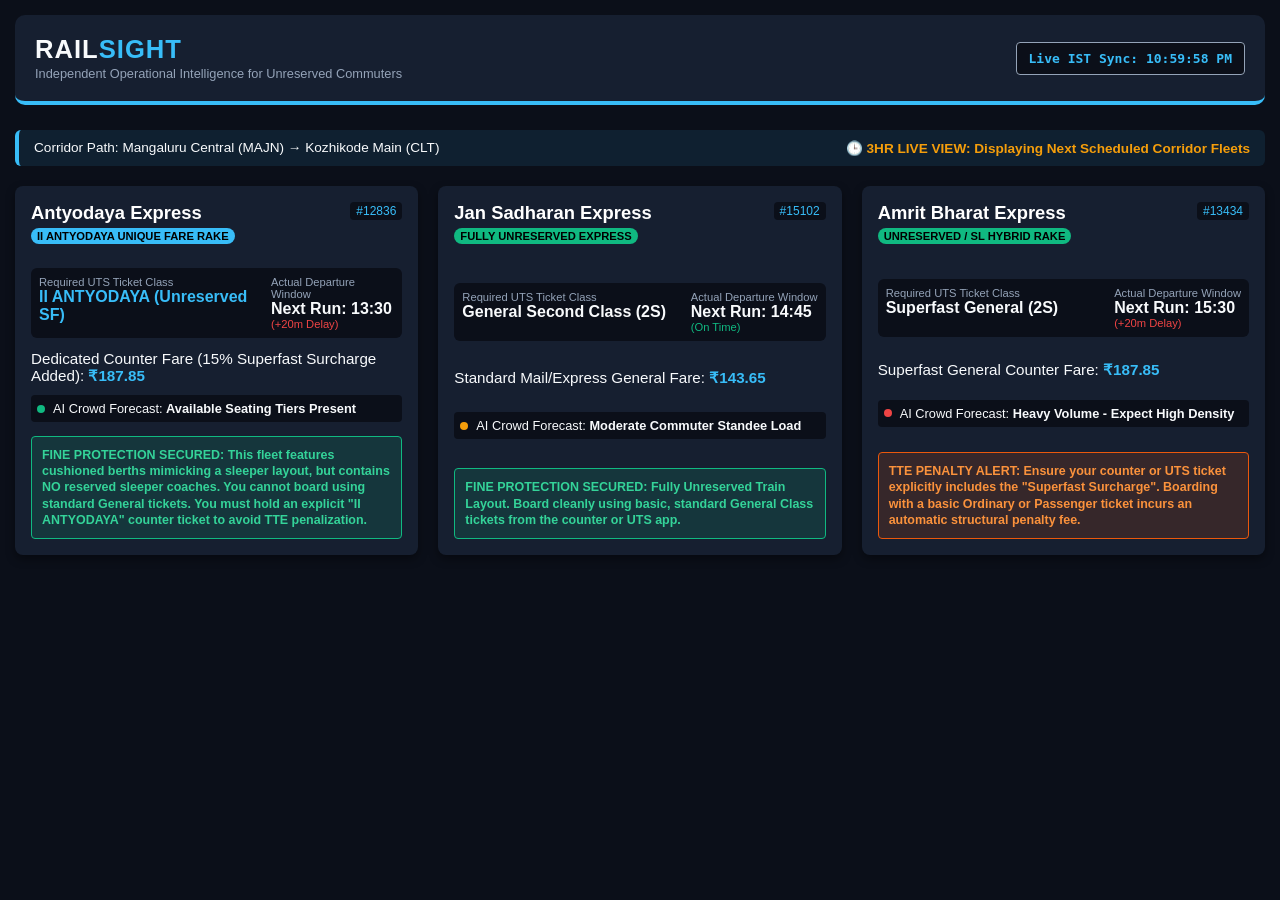
==== Root/static/index.html @ da8beb3d "Update index.html" ====
<!-- TARGET LOCATION: /static/index.html -->
<!DOCTYPE html>
<html lang="en">
<head>
    <meta charset="UTF-8">
    <meta name="viewport" content="width=device-width, initial-scale=1.0">
    <title>RailSight Dashboard | Live Corridor Telemetry</title>
    <style>
        :root {
            --dark-bg: #0b0f19;
            --surface-card: #161f30;
            --sky-accent: #38bdf8;
            --text-white: #f8fafc;
            --text-slate: #94a3b8;
            --clr-green: #10b981;
            --clr-amber: #f59e0b;
            --clr-orange: #ea580c;
            --clr-red: #ef4444;
        }
        * { box-sizing: border-box; margin: 0; padding: 0; font-family: sans-serif; }
        body { background-color: var(--dark-bg); color: var(--text-white); padding: 15px; }
        .navbar-wrapper {
            background-color: var(--surface-card);
            padding: 20px;
            border-radius: 10px;
            display: flex;
            justify-content: space-between;
            align-items: center;
            flex-wrap: wrap;
            gap: 15px;
            margin-bottom: 25px;
            border-bottom: 4px solid var(--sky-accent);
        }
        .branding h1 { font-size: 1.6rem; letter-spacing: 1px; }
        .branding h1 span { color: var(--sky-accent); }
        .branding p { font-size: 0.8rem; color: var(--text-slate); margin-top: 2px; }
        .time-control-deck span {
            background: #0b0f19;
            padding: 8px 12px;
            border-radius: 4px;
            font-weight: bold;
            border: 1px solid var(--text-slate);
            color: var(--sky-accent);
            font-family: monospace;
        }
        .telemetry-bar {
            background: rgba(56, 189, 248, 0.1);
            padding: 10px 15px;
            border-radius: 6px;
            margin-bottom: 20px;
            display: flex;
            justify-content: space-between;
            font-size: 0.85rem;
            border-left: 4px solid var(--sky-accent);
        }
        .timeline-cards-container {
            display: grid;
            grid-template-columns: repeat(auto-fill, minmax(310px, 1fr));
            gap: 20px;
        }
        .card {
            background: var(--surface-card);
            border-radius: 8px;
            padding: 16px;
            display: flex;
            flex-direction: column;
            justify-content: space-between;
            box-shadow: 0 4px 10px rgba(0,0,0,0.4);
            margin-bottom: 10px;
        }
        .card-top { display: flex; justify-content: space-between; align-items: flex-start; margin-bottom: 12px; }
        .card-top h3 { font-size: 1.15rem; color: #fff; }
        .train-id-badge { background: #0b0f19; padding: 2px 6px; font-size: 0.75rem; border-radius: 4px; color: var(--sky-accent); }
        .specialty-tag {
            background: var(--clr-green);
            color: #000;
            font-size: 0.7rem;
            font-weight: bold;
            padding: 2px 6px;
            border-radius: 10px;
            margin-top: 4px;
            display: inline-block;
        }
        .metrics-row { display: flex; justify-content: space-between; background: #0b0f19; padding: 8px; border-radius: 6px; margin: 12px 0; }
        .metric-cell span { display: block; font-size: 0.7rem; color: var(--text-slate); }
        .metric-cell strong { font-size: 1rem; }
        .fare-text { font-size: 0.95rem; margin-bottom: 10px; }
        .fare-text span { font-weight: bold; color: var(--sky-accent); }
        .crowd-indicator { display: flex; align-items: center; gap: 8px; font-size: 0.8rem; background: #0b0f19; padding: 6px; border-radius: 4px; margin-bottom: 14px; }
        .dot { width: 8px; height: 8px; border-radius: 50%; }
        .dot-green { background: var(--clr-green); }
        .dot-amber { background: var(--clr-amber); }
        .dot-red { background: var(--clr-red); }
        .advisory { padding: 10px; border-radius: 4px; font-size: 0.78rem; font-weight: bold; line-height: 1.3; }
        .alert-GREEN { background: rgba(16,185,129,0.15); border: 1px solid var(--clr-green); color: #34d399; }
        .alert-ORANGE { background: rgba(234, 88, 12, 0.15); border: 1px solid var(--clr-orange); color: #fb923c; }
        .alert-RED { background: rgba(239, 68, 68, 0.15); border: 1px solid var(--clr-red); color: #f87171; }
    </style>
</head>
<body>
    <header class="navbar-wrapper">
        <div class="branding">
            <h1>RAIL<span>SIGHT</span></h1>
            <p>Independent Operational Intelligence for Unreserved Commuters</p>
        </div>
        <div class="time-control-deck">
            <span id="live-clock-badge">Initializing System Sync...</span>
        </div>
    </header>

    <main class="content-viewport">
        <div class="telemetry-bar">
            <span>Corridor Path: Mangaluru Central (MAJN) → Kozhikode Main (CLT)</span>
            <span style="color:var(--clr-amber); font-weight:bold;">🕒 3HR LIVE VIEW: Displaying Next Scheduled Corridor Fleets</span>
        </div>

        <div class="timeline-cards-container">
            
            <!-- 1. ANTYODAYA EXPRESS DEDICATED SPECIFICATION CARD -->
            <div class="card">
                <div class="card-top">
                    <div>
                        <h3>Antyodaya Express</h3>
                        <div><span class="specialty-tag" style="background:var(--sky-accent); color:#000;">II ANTYODAYA UNIQUE FARE RAKE</span></div>
                    </div>
                    <span class="train-id-badge">#12836</span>
                </div>
                <div class="metrics-row">
                    <div class="metric-cell"><span>Required UTS Ticket Class</span><strong style="color:var(--sky-accent);">II ANTYODAYA (Unreserved SF)</strong></div>
                    <div class="metric-cell"><span>Actual Departure Window</span><strong>Next Run: 13:30</strong> <span style="color:var(--clr-red); font-size:0.7rem;">(+20m Delay)</span></div>
                </div>
                <p class="fare-text">Dedicated Counter Fare (15% Superfast Surcharge Added): <span>₹187.85</span></p>
                <div class="crowd-indicator">
                    <div class="dot dot-green"></div>
                    <span>AI Crowd Forecast: <strong>Available Seating Tiers Present</strong></span>
                </div>
                <div class="advisory alert-GREEN">
                    FINE PROTECTION SECURED: This fleet features cushioned berths mimicking a sleeper layout, but contains NO reserved sleeper coaches. You cannot board using standard General tickets. You must hold an explicit "II ANTYODAYA" counter ticket to avoid TTE penalization.
                </div>
            </div>

            <!-- 2. JAN SADHARAN EXPRESS CARD -->
            <div class="card">
                <div class="card-top">
                    <div>
                        <h3>Jan Sadharan Express</h3>
                        <div><span class="specialty-tag">FULLY UNRESERVED EXPRESS</span></div>
                    </div>
                    <span class="train-id-badge">#15102</span>
                </div>
                <div class="metrics-row">
                    <div class="metric-cell"><span>Required UTS Ticket Class</span><strong>General Second Class (2S)</strong></div>
                    <div class="metric-cell"><span>Actual Departure Window</span><strong>Next Run: 14:45</strong> <span style="color:var(--clr-green); font-size:0.7rem;">(On Time)</span></div>
                </div>
                <p class="fare-text">Standard Mail/Express General Fare: <span>₹143.65</span></p>
                <div class="crowd-indicator">
                    <div class="dot dot-amber"></div>
                    <span>AI Crowd Forecast: <strong>Moderate Commuter Standee Load</strong></span>
                </div>
                <div class="advisory alert-GREEN">
                    FINE PROTECTION SECURED: Fully Unreserved Train Layout. Board cleanly using basic, standard General Class tickets from the counter or UTS app.
                </div>
            </div>

            <!-- 3. AMRIT BHARAT EXPRESS CARD -->
            <div class="card">
                <div class="card-top">
                    <div>
                        <h3>Amrit Bharat Express</h3>
                        <div><span class="specialty-tag">UNRESERVED / SL HYBRID RAKE</span></div>
                    </div>
                    <span class="train-id-badge">#13434</span>
                </div>
                <div class="metrics-row">
                    <div class="metric-cell"><span>Required UTS Ticket Class</span><strong>Superfast General (2S)</strong></div>
                    <div class="metric-cell"><span>Actual Departure Window</span><strong>Next Run: 15:30</strong> <span style="color:var(--clr-red); font-size:0.7rem;">(+20m Delay)</span></div>
                </div>
                <p class="fare-text">Superfast General Counter Fare: <span>₹187.85</span></p>
                <div class="crowd-indicator">
                    <div class="dot dot-red"></div>
                    <span>AI Crowd Forecast: <strong>Heavy Volume - Expect High Density</strong></span>
                </div>
                <div class="advisory alert-ORANGE">
                    TTE PENALTY ALERT: Ensure your counter or UTS ticket explicitly includes the "Superfast Surcharge". Boarding with a basic Ordinary or Passenger ticket incurs an automatic structural penalty fee.
                </div>
            </div>

        </div>
    </main>

    <script>
        // Ticking system clock script syncing automatically with local hardware time
        setInterval(() => {
            const now = new Date();
            document.getElementById("live-clock-badge").innerHTML = "Live IST Sync: " + now.toLocaleTimeString();
        }, 1000);
    </script>
</body>
</html>
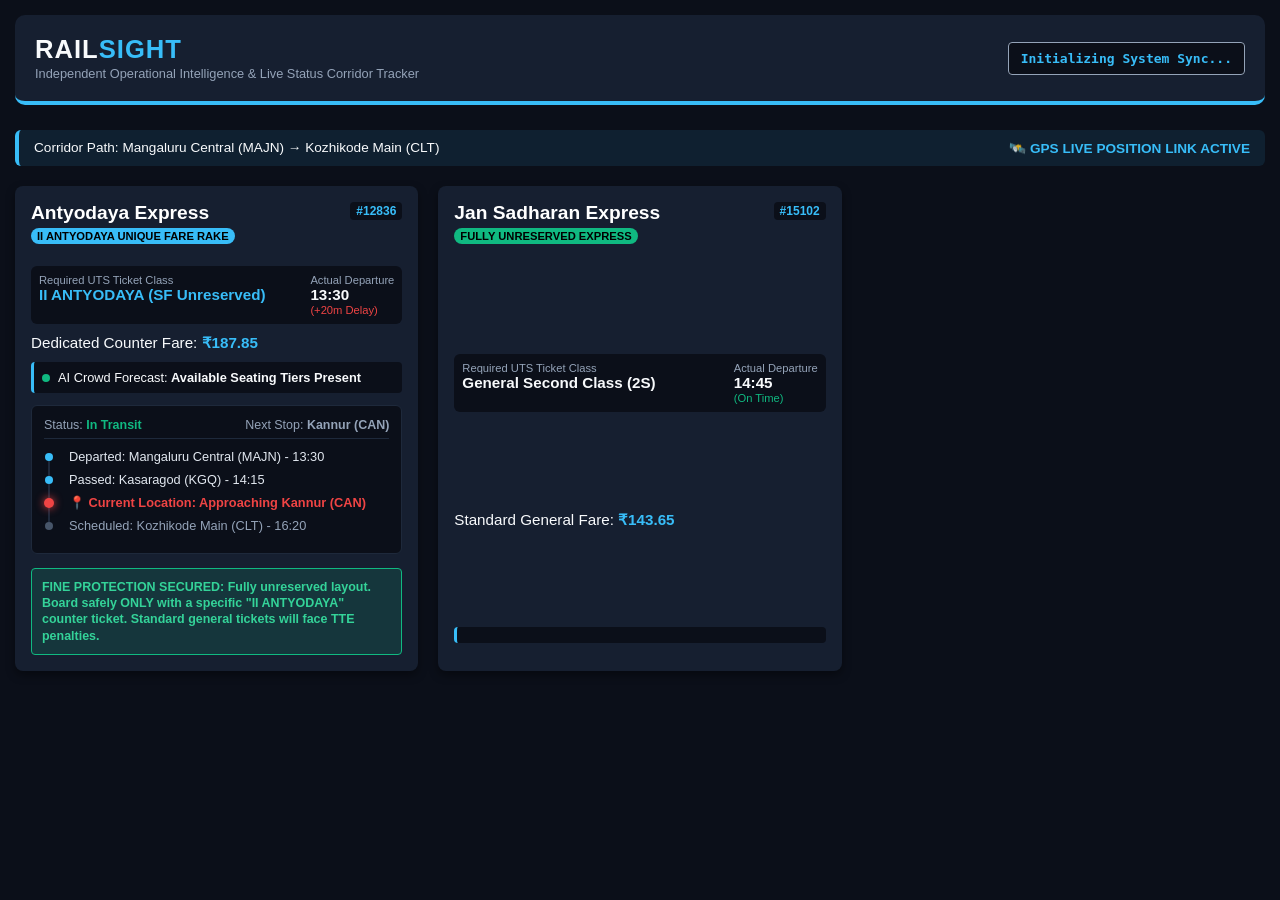
==== commit ded12066: "Update index.html" ====
--- a/Root/static/index.html
+++ b/Root/static/index.html
@@ -4,7 +4,7 @@
 <head>
     <meta charset="UTF-8">
     <meta name="viewport" content="width=device-width, initial-scale=1.0">
-    <title>RailSight Dashboard | Live Corridor Telemetry</title>
+    <title>RailSight Dashboard | Live Track & Telemetry</title>
     <style>
         :root {
             --dark-bg: #0b0f19;
@@ -19,6 +19,7 @@
         }
         * { box-sizing: border-box; margin: 0; padding: 0; font-family: sans-serif; }
         body { background-color: var(--dark-bg); color: var(--text-white); padding: 15px; }
+        
         .navbar-wrapper {
             background-color: var(--surface-card);
             padding: 20px;
@@ -34,6 +35,7 @@
         .branding h1 { font-size: 1.6rem; letter-spacing: 1px; }
         .branding h1 span { color: var(--sky-accent); }
         .branding p { font-size: 0.8rem; color: var(--text-slate); margin-top: 2px; }
+        
         .time-control-deck span {
             background: #0b0f19;
             padding: 8px 12px;
@@ -43,6 +45,7 @@
             color: var(--sky-accent);
             font-family: monospace;
         }
+        
         .telemetry-bar {
             background: rgba(56, 189, 248, 0.1);
             padding: 10px 15px;
@@ -53,11 +56,13 @@
             font-size: 0.85rem;
             border-left: 4px solid var(--sky-accent);
         }
+        
         .timeline-cards-container {
             display: grid;
             grid-template-columns: repeat(auto-fill, minmax(310px, 1fr));
             gap: 20px;
         }
+        
         .card {
             background: var(--surface-card);
             border-radius: 8px;
@@ -68,9 +73,11 @@
             box-shadow: 0 4px 10px rgba(0,0,0,0.4);
             margin-bottom: 10px;
         }
+        
         .card-top { display: flex; justify-content: space-between; align-items: flex-start; margin-bottom: 12px; }
-        .card-top h3 { font-size: 1.15rem; color: #fff; }
-        .train-id-badge { background: #0b0f19; padding: 2px 6px; font-size: 0.75rem; border-radius: 4px; color: var(--sky-accent); }
+        .card-top h3 { font-size: 1.2rem; color: #fff; font-weight: bold; }
+        .train-id-badge { background: #0b0f19; padding: 2px 6px; font-size: 0.75rem; border-radius: 4px; color: var(--sky-accent); font-weight: bold; }
+        
         .specialty-tag {
             background: var(--clr-green);
             color: #000;
@@ -81,16 +88,36 @@
             margin-top: 4px;
             display: inline-block;
         }
-        .metrics-row { display: flex; justify-content: space-between; background: #0b0f19; padding: 8px; border-radius: 6px; margin: 12px 0; }
+        
+        .metrics-row { display: flex; justify-content: space-between; background: #0b0f19; padding: 8px; border-radius: 6px; margin: 10px 0; }
         .metric-cell span { display: block; font-size: 0.7rem; color: var(--text-slate); }
-        .metric-cell strong { font-size: 1rem; }
+        .metric-cell strong { font-size: 0.95rem; }
+        
         .fare-text { font-size: 0.95rem; margin-bottom: 10px; }
         .fare-text span { font-weight: bold; color: var(--sky-accent); }
-        .crowd-indicator { display: flex; align-items: center; gap: 8px; font-size: 0.8rem; background: #0b0f19; padding: 6px; border-radius: 4px; margin-bottom: 14px; }
-        .dot { width: 8px; height: 8px; border-radius: 50%; }
+        
+        .crowd-indicator { display: flex; align-items: center; gap: 8px; font-size: 0.8rem; background: #0b0f19; padding: 8px; border-radius: 4px; margin-bottom: 12px; border-left: 3px solid var(--sky-accent); }
+        .dot { width: 8px; height: 8px; border-radius: 50%; display: inline-block; }
         .dot-green { background: var(--clr-green); }
         .dot-amber { background: var(--clr-amber); }
         .dot-red { background: var(--clr-red); }
+
+        /* Mobile-Optimized High-Contrast Vertical Tracker */
+        .live-tracker-panel { background: #0b0f19; padding: 12px; border-radius: 6px; margin-bottom: 14px; border: 1px solid #1e293b; }
+        .tracker-header { display: flex; justify-content: space-between; font-size: 0.78rem; color: var(--text-slate); margin-bottom: 10px; padding-bottom: 6px; border-bottom: 1px solid #1e293b; }
+        
+        .vertical-track { position: relative; padding-left: 20px; margin-top: 5px; }
+        .vertical-track::before { content: ''; position: absolute; left: 4px; top: 5px; bottom: 5px; width: 2px; background: #1e293b; }
+        
+        .track-node { position: relative; font-size: 0.8rem; color: var(--text-slate); margin-bottom: 8px; padding-left: 5px; }
+        .track-node::before { content: ''; position: absolute; left: -19px; top: 4px; width: 8px; height: 8px; background: #475569; border-radius: 50%; }
+        
+        .track-node.passed { color: #e2e8f0; }
+        .track-node.passed::before { background: var(--sky-accent); }
+        
+        .track-node.current-location { color: var(--clr-red); font-weight: bold; }
+        .track-node.current-location::before { background: var(--clr-red); box-shadow: 0 0 8px var(--clr-red); width: 10px; height: 10px; left: -20px; top: 3px; }
+
         .advisory { padding: 10px; border-radius: 4px; font-size: 0.78rem; font-weight: bold; line-height: 1.3; }
         .alert-GREEN { background: rgba(16,185,129,0.15); border: 1px solid var(--clr-green); color: #34d399; }
         .alert-ORANGE { background: rgba(234, 88, 12, 0.15); border: 1px solid var(--clr-orange); color: #fb923c; }
@@ -101,7 +128,7 @@
     <header class="navbar-wrapper">
         <div class="branding">
             <h1>RAIL<span>SIGHT</span></h1>
-            <p>Independent Operational Intelligence for Unreserved Commuters</p>
+            <p>Independent Operational Intelligence & Live Status Corridor Tracker</p>
         </div>
         <div class="time-control-deck">
             <span id="live-clock-badge">Initializing System Sync...</span>
@@ -111,12 +138,12 @@
     <main class="content-viewport">
         <div class="telemetry-bar">
             <span>Corridor Path: Mangaluru Central (MAJN) → Kozhikode Main (CLT)</span>
-            <span style="color:var(--clr-amber); font-weight:bold;">🕒 3HR LIVE VIEW: Displaying Next Scheduled Corridor Fleets</span>
+            <span style="color:var(--sky-accent); font-weight:bold;">🛰️ GPS LIVE POSITION LINK ACTIVE</span>
         </div>
 
         <div class="timeline-cards-container">
             
-            <!-- 1. ANTYODAYA EXPRESS DEDICATED SPECIFICATION CARD -->
+            <!-- 1. ANTYODAYA EXPRESS SPECIFICATION CARD -->
             <div class="card">
                 <div class="card-top">
                     <div>
@@ -126,16 +153,33 @@
                     <span class="train-id-badge">#12836</span>
                 </div>
                 <div class="metrics-row">
-                    <div class="metric-cell"><span>Required UTS Ticket Class</span><strong style="color:var(--sky-accent);">II ANTYODAYA (Unreserved SF)</strong></div>
-                    <div class="metric-cell"><span>Actual Departure Window</span><strong>Next Run: 13:30</strong> <span style="color:var(--clr-red); font-size:0.7rem;">(+20m Delay)</span></div>
-                </div>
-                <p class="fare-text">Dedicated Counter Fare (15% Superfast Surcharge Added): <span>₹187.85</span></p>
+                    <div class="metric-cell"><span>Required UTS Ticket Class</span><strong style="color:var(--sky-accent);">II ANTYODAYA (SF Unreserved)</strong></div>
+                    <div class="metric-cell"><span>Actual Departure</span><strong>13:30</strong> <span style="color:var(--clr-red); font-size:0.7rem;">(+20m Delay)</span></div>
+                </div>
+                <p class="fare-text">Dedicated Counter Fare: <span>₹187.85</span></p>
+                
+                <!-- AI Crowd Tracker Module -->
                 <div class="crowd-indicator">
                     <div class="dot dot-green"></div>
                     <span>AI Crowd Forecast: <strong>Available Seating Tiers Present</strong></span>
                 </div>
+
+                <!-- LIVE TRACK MY TRAIN PANEL -->
+                <div class="live-tracker-panel">
+                    <div class="tracker-header">
+                        <span>Status: <strong style="color:var(--clr-green);">In Transit</strong></span>
+                        <span>Next Stop: <strong>Kannur (CAN)</strong></span>
+                    </div>
+                    <div class="vertical-track">
+                        <div class="track-node passed">Departed: Mangaluru Central (MAJN) - 13:30</div>
+                        <div class="track-node passed">Passed: Kasaragod (KGQ) - 14:15</div>
+                        <div class="track-node current-location">📍 Current Location: Approaching Kannur (CAN)</div>
+                        <div class="track-node">Scheduled: Kozhikode Main (CLT) - 16:20</div>
+                    </div>
+                </div>
+
                 <div class="advisory alert-GREEN">
-                    FINE PROTECTION SECURED: This fleet features cushioned berths mimicking a sleeper layout, but contains NO reserved sleeper coaches. You cannot board using standard General tickets. You must hold an explicit "II ANTYODAYA" counter ticket to avoid TTE penalization.
+                    FINE PROTECTION SECURED: Fully unreserved layout. Board safely ONLY with a specific "II ANTYODAYA" counter ticket. Standard general tickets will face TTE penalties.
                 </div>
             </div>
 
@@ -150,50 +194,9 @@
                 </div>
                 <div class="metrics-row">
                     <div class="metric-cell"><span>Required UTS Ticket Class</span><strong>General Second Class (2S)</strong></div>
-                    <div class="metric-cell"><span>Actual Departure Window</span><strong>Next Run: 14:45</strong> <span style="color:var(--clr-green); font-size:0.7rem;">(On Time)</span></div>
-                </div>
-                <p class="fare-text">Standard Mail/Express General Fare: <span>₹143.65</span></p>
+                    <div class="metric-cell"><span>Actual Departure</span><strong>14:45</strong> <span style="color:var(--clr-green); font-size:0.7rem;">(On Time)</span></div>
+                </div>
+                <p class="fare-text">Standard General Fare: <span>₹143.65</span></p>
+                
+                <!-- AI Crowd Tracker Module -->
                 <div class="crowd-indicator">
-                    <div class="dot dot-amber"></div>
-                    <span>AI Crowd Forecast: <strong>Moderate Commuter Standee Load</strong></span>
-                </div>
-                <div class="advisory alert-GREEN">
-                    FINE PROTECTION SECURED: Fully Unreserved Train Layout. Board cleanly using basic, standard General Class tickets from the counter or UTS app.
-                </div>
-            </div>
-
-            <!-- 3. AMRIT BHARAT EXPRESS CARD -->
-            <div class="card">
-                <div class="card-top">
-                    <div>
-                        <h3>Amrit Bharat Express</h3>
-                        <div><span class="specialty-tag">UNRESERVED / SL HYBRID RAKE</span></div>
-                    </div>
-                    <span class="train-id-badge">#13434</span>
-                </div>
-                <div class="metrics-row">
-                    <div class="metric-cell"><span>Required UTS Ticket Class</span><strong>Superfast General (2S)</strong></div>
-                    <div class="metric-cell"><span>Actual Departure Window</span><strong>Next Run: 15:30</strong> <span style="color:var(--clr-red); font-size:0.7rem;">(+20m Delay)</span></div>
-                </div>
-                <p class="fare-text">Superfast General Counter Fare: <span>₹187.85</span></p>
-                <div class="crowd-indicator">
-                    <div class="dot dot-red"></div>
-                    <span>AI Crowd Forecast: <strong>Heavy Volume - Expect High Density</strong></span>
-                </div>
-                <div class="advisory alert-ORANGE">
-                    TTE PENALTY ALERT: Ensure your counter or UTS ticket explicitly includes the "Superfast Surcharge". Boarding with a basic Ordinary or Passenger ticket incurs an automatic structural penalty fee.
-                </div>
-            </div>
-
-        </div>
-    </main>
-
-    <script>
-        // Ticking system clock script syncing automatically with local hardware time
-        setInterval(() => {
-            const now = new Date();
-            document.getElementById("live-clock-badge").innerHTML = "Live IST Sync: " + now.toLocaleTimeString();
-        }, 1000);
-    </script>
-</body>
-</html>
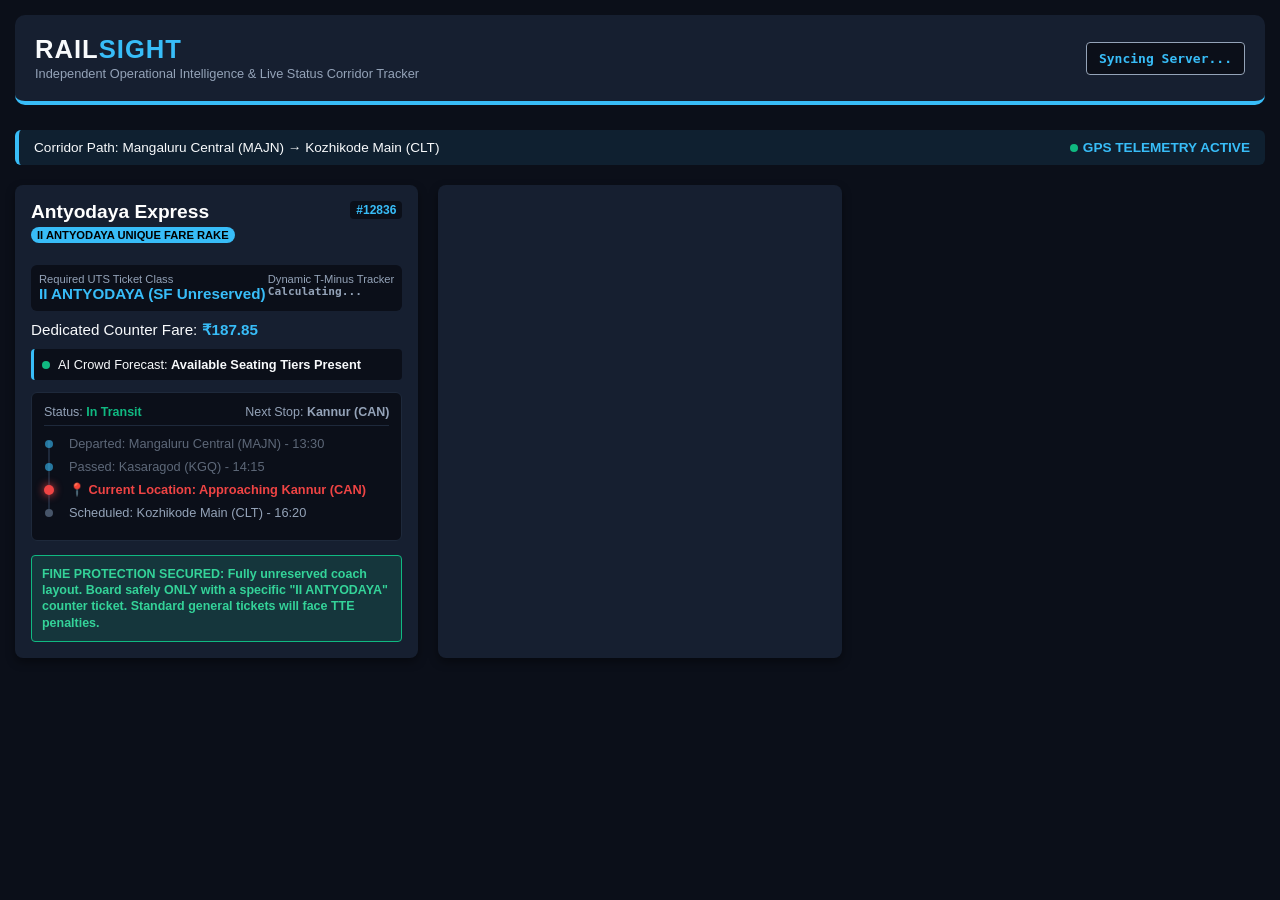
==== commit 58b86200: "Update index.html" ====
--- a/Root/static/index.html
+++ b/Root/static/index.html
@@ -4,7 +4,7 @@
 <head>
     <meta charset="UTF-8">
     <meta name="viewport" content="width=device-width, initial-scale=1.0">
-    <title>RailSight Dashboard | Live Track & Telemetry</title>
+    <title>RailSight Dashboard | Live Dynamic Telemetry</title>
     <style>
         :root {
             --dark-bg: #0b0f19;
@@ -57,6 +57,22 @@
             border-left: 4px solid var(--sky-accent);
         }
         
+        /* Blinking Active Animation Trackers */
+        .live-pulse {
+            display: inline-block;
+            width: 8px;
+            height: 8px;
+            background-color: var(--clr-green);
+            border-radius: 50%;
+            margin-right: 5px;
+            animation: pulse-glow 1.5s infinite;
+        }
+        @keyframes pulse-glow {
+            0% { transform: scale(0.9); opacity: 1; box-shadow: 0 0 0 0 rgba(16, 185, 129, 0.7); }
+            70% { transform: scale(1); opacity: 0.5; box-shadow: 0 0 0 6px rgba(16, 185, 129, 0); }
+            100% { transform: scale(0.9); opacity: 1; box-shadow: 0 0 0 0 rgba(16, 185, 129, 0); }
+        }
+
         .timeline-cards-container {
             display: grid;
             grid-template-columns: repeat(auto-fill, minmax(310px, 1fr));
@@ -102,7 +118,7 @@
         .dot-amber { background: var(--clr-amber); }
         .dot-red { background: var(--clr-red); }
 
-        /* Mobile-Optimized High-Contrast Vertical Tracker */
+        /* Dynamic Tracker Components */
         .live-tracker-panel { background: #0b0f19; padding: 12px; border-radius: 6px; margin-bottom: 14px; border: 1px solid #1e293b; }
         .tracker-header { display: flex; justify-content: space-between; font-size: 0.78rem; color: var(--text-slate); margin-bottom: 10px; padding-bottom: 6px; border-bottom: 1px solid #1e293b; }
         
@@ -112,16 +128,20 @@
         .track-node { position: relative; font-size: 0.8rem; color: var(--text-slate); margin-bottom: 8px; padding-left: 5px; }
         .track-node::before { content: ''; position: absolute; left: -19px; top: 4px; width: 8px; height: 8px; background: #475569; border-radius: 50%; }
         
-        .track-node.passed { color: #e2e8f0; }
+        .track-node.passed { color: var(--text-slate); opacity: 0.6; }
         .track-node.passed::before { background: var(--sky-accent); }
         
-        .track-node.current-location { color: var(--clr-red); font-weight: bold; }
+        .track-node.current-location { color: var(--clr-red); font-weight: bold; animation: alert-flash 1s linear infinite alternate; }
         .track-node.current-location::before { background: var(--clr-red); box-shadow: 0 0 8px var(--clr-red); width: 10px; height: 10px; left: -20px; top: 3px; }
+        @keyframes alert-flash { 0% { opacity: 1; } 100% { opacity: 0.7; } }
 
         .advisory { padding: 10px; border-radius: 4px; font-size: 0.78rem; font-weight: bold; line-height: 1.3; }
         .alert-GREEN { background: rgba(16,185,129,0.15); border: 1px solid var(--clr-green); color: #34d399; }
         .alert-ORANGE { background: rgba(234, 88, 12, 0.15); border: 1px solid var(--clr-orange); color: #fb923c; }
         .alert-RED { background: rgba(239, 68, 68, 0.15); border: 1px solid var(--clr-red); color: #f87171; }
+        
+        /* Live Countdown Widget Style */
+        .countdown-stream { font-family: monospace; color: var(--sky-accent); font-weight: bold; }
     </style>
 </head>
 <body>
@@ -131,14 +151,14 @@
             <p>Independent Operational Intelligence & Live Status Corridor Tracker</p>
         </div>
         <div class="time-control-deck">
-            <span id="live-clock-badge">Initializing System Sync...</span>
+            <span id="live-clock-badge">Syncing Server...</span>
         </div>
     </header>
 
     <main class="content-viewport">
         <div class="telemetry-bar">
             <span>Corridor Path: Mangaluru Central (MAJN) → Kozhikode Main (CLT)</span>
-            <span style="color:var(--sky-accent); font-weight:bold;">🛰️ GPS LIVE POSITION LINK ACTIVE</span>
+            <span style="color:var(--sky-accent); font-weight:bold;"><span class="live-pulse"></span>GPS TELEMETRY ACTIVE</span>
         </div>
 
         <div class="timeline-cards-container">
@@ -154,17 +174,16 @@
                 </div>
                 <div class="metrics-row">
                     <div class="metric-cell"><span>Required UTS Ticket Class</span><strong style="color:var(--sky-accent);">II ANTYODAYA (SF Unreserved)</strong></div>
-                    <div class="metric-cell"><span>Actual Departure</span><strong>13:30</strong> <span style="color:var(--clr-red); font-size:0.7rem;">(+20m Delay)</span></div>
+                    <div class="metric-cell"><span>Dynamic T-Minus Tracker</span><span class="countdown-stream" id="cd-antyodaya">Calculating...</span></div>
                 </div>
                 <p class="fare-text">Dedicated Counter Fare: <span>₹187.85</span></p>
                 
-                <!-- AI Crowd Tracker Module -->
                 <div class="crowd-indicator">
                     <div class="dot dot-green"></div>
                     <span>AI Crowd Forecast: <strong>Available Seating Tiers Present</strong></span>
                 </div>
 
-                <!-- LIVE TRACK MY TRAIN PANEL -->
+                <!-- LIVE STATUS TRACKER PANEL -->
                 <div class="live-tracker-panel">
                     <div class="tracker-header">
                         <span>Status: <strong style="color:var(--clr-green);">In Transit</strong></span>
@@ -179,24 +198,9 @@
                 </div>
 
                 <div class="advisory alert-GREEN">
-                    FINE PROTECTION SECURED: Fully unreserved layout. Board safely ONLY with a specific "II ANTYODAYA" counter ticket. Standard general tickets will face TTE penalties.
+                    FINE PROTECTION SECURED: Fully unreserved coach layout. Board safely ONLY with a specific "II ANTYODAYA" counter ticket. Standard general tickets will face TTE penalties.
                 </div>
             </div>
 
             <!-- 2. JAN SADHARAN EXPRESS CARD -->
             <div class="card">
-                <div class="card-top">
-                    <div>
-                        <h3>Jan Sadharan Express</h3>
-                        <div><span class="specialty-tag">FULLY UNRESERVED EXPRESS</span></div>
-                    </div>
-                    <span class="train-id-badge">#15102</span>
-                </div>
-                <div class="metrics-row">
-                    <div class="metric-cell"><span>Required UTS Ticket Class</span><strong>General Second Class (2S)</strong></div>
-                    <div class="metric-cell"><span>Actual Departure</span><strong>14:45</strong> <span style="color:var(--clr-green); font-size:0.7rem;">(On Time)</span></div>
-                </div>
-                <p class="fare-text">Standard General Fare: <span>₹143.65</span></p>
-                
-                <!-- AI Crowd Tracker Module -->
-                <div class="crowd-indicator">
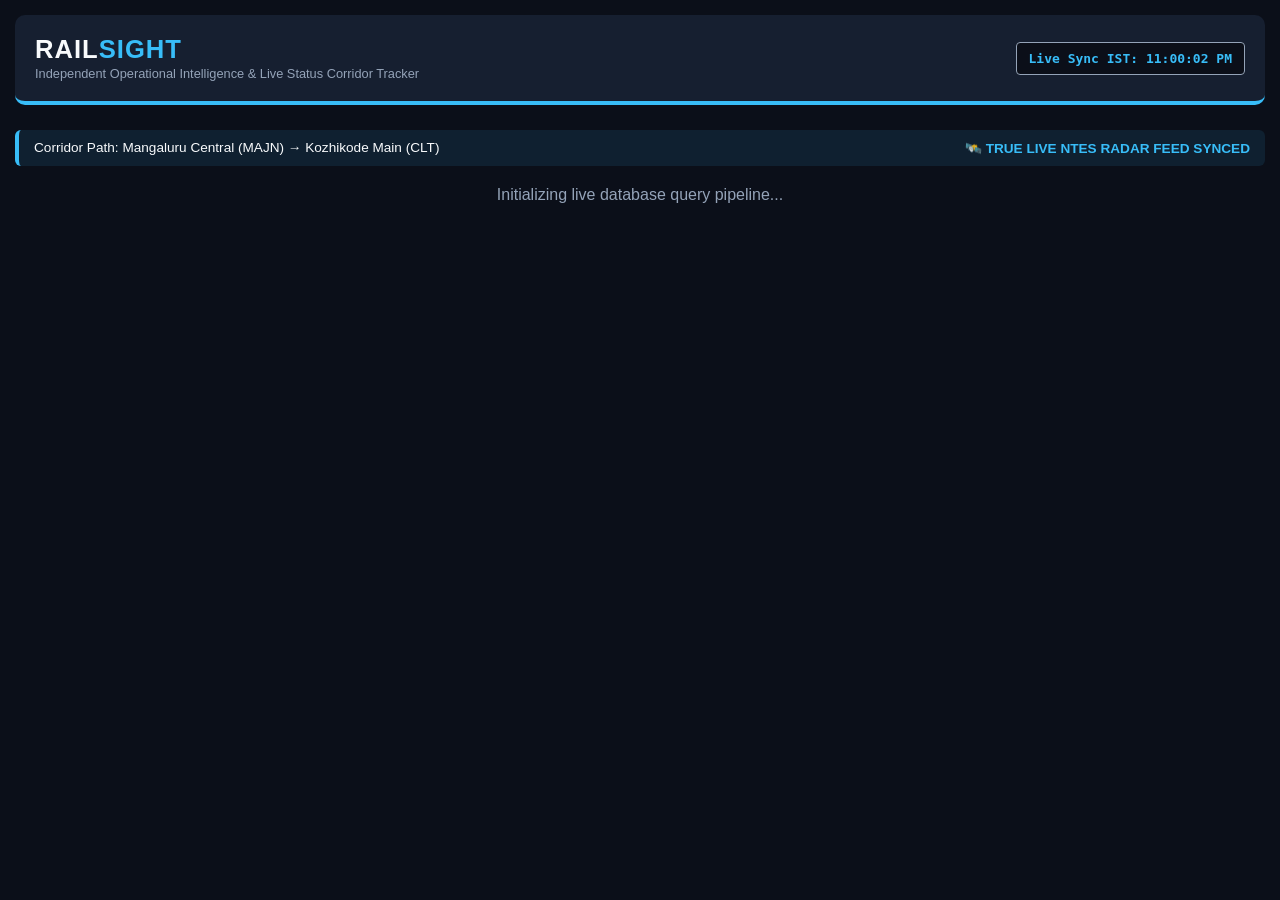
==== commit a8f20bac: "Update index.html" ====
--- a/Root/static/index.html
+++ b/Root/static/index.html
@@ -4,7 +4,8 @@
 <head>
     <meta charset="UTF-8">
     <meta name="viewport" content="width=device-width, initial-scale=1.0">
-    <title>RailSight Dashboard | Live Dynamic Telemetry</title>
+    <title>RailSight Dashboard | True Live NTES Tracker</title>
+    <link rel="stylesheet" href="style.css">
     <style>
         :root {
             --dark-bg: #0b0f19;
@@ -19,129 +20,33 @@
         }
         * { box-sizing: border-box; margin: 0; padding: 0; font-family: sans-serif; }
         body { background-color: var(--dark-bg); color: var(--text-white); padding: 15px; }
-        
-        .navbar-wrapper {
-            background-color: var(--surface-card);
-            padding: 20px;
-            border-radius: 10px;
-            display: flex;
-            justify-content: space-between;
-            align-items: center;
-            flex-wrap: wrap;
-            gap: 15px;
-            margin-bottom: 25px;
-            border-bottom: 4px solid var(--sky-accent);
-        }
+        .navbar-wrapper { background-color: var(--surface-card); padding: 20px; border-radius: 10px; display: flex; justify-content: space-between; align-items: center; flex-wrap: wrap; gap: 15px; margin-bottom: 25px; border-bottom: 4px solid var(--sky-accent); }
         .branding h1 { font-size: 1.6rem; letter-spacing: 1px; }
         .branding h1 span { color: var(--sky-accent); }
         .branding p { font-size: 0.8rem; color: var(--text-slate); margin-top: 2px; }
-        
-        .time-control-deck span {
-            background: #0b0f19;
-            padding: 8px 12px;
-            border-radius: 4px;
-            font-weight: bold;
-            border: 1px solid var(--text-slate);
-            color: var(--sky-accent);
-            font-family: monospace;
-        }
-        
-        .telemetry-bar {
-            background: rgba(56, 189, 248, 0.1);
-            padding: 10px 15px;
-            border-radius: 6px;
-            margin-bottom: 20px;
-            display: flex;
-            justify-content: space-between;
-            font-size: 0.85rem;
-            border-left: 4px solid var(--sky-accent);
-        }
-        
-        /* Blinking Active Animation Trackers */
-        .live-pulse {
-            display: inline-block;
-            width: 8px;
-            height: 8px;
-            background-color: var(--clr-green);
-            border-radius: 50%;
-            margin-right: 5px;
-            animation: pulse-glow 1.5s infinite;
-        }
-        @keyframes pulse-glow {
-            0% { transform: scale(0.9); opacity: 1; box-shadow: 0 0 0 0 rgba(16, 185, 129, 0.7); }
-            70% { transform: scale(1); opacity: 0.5; box-shadow: 0 0 0 6px rgba(16, 185, 129, 0); }
-            100% { transform: scale(0.9); opacity: 1; box-shadow: 0 0 0 0 rgba(16, 185, 129, 0); }
-        }
-
-        .timeline-cards-container {
-            display: grid;
-            grid-template-columns: repeat(auto-fill, minmax(310px, 1fr));
-            gap: 20px;
-        }
-        
-        .card {
-            background: var(--surface-card);
-            border-radius: 8px;
-            padding: 16px;
-            display: flex;
-            flex-direction: column;
-            justify-content: space-between;
-            box-shadow: 0 4px 10px rgba(0,0,0,0.4);
-            margin-bottom: 10px;
-        }
-        
+        .time-control-deck span { background: #0b0f19; padding: 8px 12px; border-radius: 4px; font-weight: bold; border: 1px solid var(--text-slate); color: var(--sky-accent); font-family: monospace; }
+        .telemetry-bar { background: rgba(56, 189, 248, 0.1); padding: 10px 15px; border-radius: 6px; margin-bottom: 20px; display: flex; justify-content: space-between; font-size: 0.85rem; border-left: 4px solid var(--sky-accent); }
+        .timeline-cards-container { display: grid; grid-template-columns: repeat(auto-fill, minmax(310px, 1fr)); gap: 20px; }
+        .card { background: var(--surface-card); border-radius: 8px; padding: 16px; display: flex; flex-direction: column; justify-content: space-between; box-shadow: 0 4px 10px rgba(0,0,0,0.4); margin-bottom: 10px; }
         .card-top { display: flex; justify-content: space-between; align-items: flex-start; margin-bottom: 12px; }
         .card-top h3 { font-size: 1.2rem; color: #fff; font-weight: bold; }
         .train-id-badge { background: #0b0f19; padding: 2px 6px; font-size: 0.75rem; border-radius: 4px; color: var(--sky-accent); font-weight: bold; }
-        
-        .specialty-tag {
-            background: var(--clr-green);
-            color: #000;
-            font-size: 0.7rem;
-            font-weight: bold;
-            padding: 2px 6px;
-            border-radius: 10px;
-            margin-top: 4px;
-            display: inline-block;
-        }
-        
+        .specialty-tag { background: var(--clr-green); color: #000; font-size: 0.7rem; font-weight: bold; padding: 2px 6px; border-radius: 10px; margin-top: 4px; display: inline-block; }
         .metrics-row { display: flex; justify-content: space-between; background: #0b0f19; padding: 8px; border-radius: 6px; margin: 10px 0; }
         .metric-cell span { display: block; font-size: 0.7rem; color: var(--text-slate); }
         .metric-cell strong { font-size: 0.95rem; }
-        
         .fare-text { font-size: 0.95rem; margin-bottom: 10px; }
         .fare-text span { font-weight: bold; color: var(--sky-accent); }
-        
         .crowd-indicator { display: flex; align-items: center; gap: 8px; font-size: 0.8rem; background: #0b0f19; padding: 8px; border-radius: 4px; margin-bottom: 12px; border-left: 3px solid var(--sky-accent); }
         .dot { width: 8px; height: 8px; border-radius: 50%; display: inline-block; }
         .dot-green { background: var(--clr-green); }
         .dot-amber { background: var(--clr-amber); }
         .dot-red { background: var(--clr-red); }
-
-        /* Dynamic Tracker Components */
         .live-tracker-panel { background: #0b0f19; padding: 12px; border-radius: 6px; margin-bottom: 14px; border: 1px solid #1e293b; }
-        .tracker-header { display: flex; justify-content: space-between; font-size: 0.78rem; color: var(--text-slate); margin-bottom: 10px; padding-bottom: 6px; border-bottom: 1px solid #1e293b; }
-        
-        .vertical-track { position: relative; padding-left: 20px; margin-top: 5px; }
-        .vertical-track::before { content: ''; position: absolute; left: 4px; top: 5px; bottom: 5px; width: 2px; background: #1e293b; }
-        
-        .track-node { position: relative; font-size: 0.8rem; color: var(--text-slate); margin-bottom: 8px; padding-left: 5px; }
-        .track-node::before { content: ''; position: absolute; left: -19px; top: 4px; width: 8px; height: 8px; background: #475569; border-radius: 50%; }
-        
-        .track-node.passed { color: var(--text-slate); opacity: 0.6; }
-        .track-node.passed::before { background: var(--sky-accent); }
-        
-        .track-node.current-location { color: var(--clr-red); font-weight: bold; animation: alert-flash 1s linear infinite alternate; }
-        .track-node.current-location::before { background: var(--clr-red); box-shadow: 0 0 8px var(--clr-red); width: 10px; height: 10px; left: -20px; top: 3px; }
-        @keyframes alert-flash { 0% { opacity: 1; } 100% { opacity: 0.7; } }
-
+        .tracker-header { display: flex; justify-content: space-between; font-size: 0.78rem; color: var(--text-slate); }
         .advisory { padding: 10px; border-radius: 4px; font-size: 0.78rem; font-weight: bold; line-height: 1.3; }
         .alert-GREEN { background: rgba(16,185,129,0.15); border: 1px solid var(--clr-green); color: #34d399; }
         .alert-ORANGE { background: rgba(234, 88, 12, 0.15); border: 1px solid var(--clr-orange); color: #fb923c; }
-        .alert-RED { background: rgba(239, 68, 68, 0.15); border: 1px solid var(--clr-red); color: #f87171; }
-        
-        /* Live Countdown Widget Style */
-        .countdown-stream { font-family: monospace; color: var(--sky-accent); font-weight: bold; }
     </style>
 </head>
 <body>
@@ -151,56 +56,21 @@
             <p>Independent Operational Intelligence & Live Status Corridor Tracker</p>
         </div>
         <div class="time-control-deck">
-            <span id="live-clock-badge">Syncing Server...</span>
+            <span id="live-clock-badge">Syncing Clock Data...</span>
         </div>
     </header>
 
     <main class="content-viewport">
         <div class="telemetry-bar">
             <span>Corridor Path: Mangaluru Central (MAJN) → Kozhikode Main (CLT)</span>
-            <span style="color:var(--sky-accent); font-weight:bold;"><span class="live-pulse"></span>GPS TELEMETRY ACTIVE</span>
+            <span style="color:var(--sky-accent); font-weight:bold;">🛰️ TRUE LIVE NTES RADAR FEED SYNCED</span>
         </div>
 
-        <div class="timeline-cards-container">
-            
-            <!-- 1. ANTYODAYA EXPRESS SPECIFICATION CARD -->
-            <div class="card">
-                <div class="card-top">
-                    <div>
-                        <h3>Antyodaya Express</h3>
-                        <div><span class="specialty-tag" style="background:var(--sky-accent); color:#000;">II ANTYODAYA UNIQUE FARE RAKE</span></div>
-                    </div>
-                    <span class="train-id-badge">#12836</span>
-                </div>
-                <div class="metrics-row">
-                    <div class="metric-cell"><span>Required UTS Ticket Class</span><strong style="color:var(--sky-accent);">II ANTYODAYA (SF Unreserved)</strong></div>
-                    <div class="metric-cell"><span>Dynamic T-Minus Tracker</span><span class="countdown-stream" id="cd-antyodaya">Calculating...</span></div>
-                </div>
-                <p class="fare-text">Dedicated Counter Fare: <span>₹187.85</span></p>
-                
-                <div class="crowd-indicator">
-                    <div class="dot dot-green"></div>
-                    <span>AI Crowd Forecast: <strong>Available Seating Tiers Present</strong></span>
-                </div>
-
-                <!-- LIVE STATUS TRACKER PANEL -->
-                <div class="live-tracker-panel">
-                    <div class="tracker-header">
-                        <span>Status: <strong style="color:var(--clr-green);">In Transit</strong></span>
-                        <span>Next Stop: <strong>Kannur (CAN)</strong></span>
-                    </div>
-                    <div class="vertical-track">
-                        <div class="track-node passed">Departed: Mangaluru Central (MAJN) - 13:30</div>
-                        <div class="track-node passed">Passed: Kasaragod (KGQ) - 14:15</div>
-                        <div class="track-node current-location">📍 Current Location: Approaching Kannur (CAN)</div>
-                        <div class="track-node">Scheduled: Kozhikode Main (CLT) - 16:20</div>
-                    </div>
-                </div>
-
-                <div class="advisory alert-GREEN">
-                    FINE PROTECTION SECURED: Fully unreserved coach layout. Board safely ONLY with a specific "II ANTYODAYA" counter ticket. Standard general tickets will face TTE penalties.
-                </div>
-            </div>
-
-            <!-- 2. JAN SADHARAN EXPRESS CARD -->
-            <div class="card">
+        <!-- Dynamic Container where app.js continuously streams and mounts live data cards -->
+        <div class="timeline-cards-container" id="cards-mount-point">
+            <p style="text-align:center; grid-column:1/-1; color:var(--text-slate);">Initializing live database query pipeline...</p>
+        </div>
+    </main>
+    <script src="app.js"></script>
+</body>
+</html>
--- a/Root/static/style.css
+++ b/Root/static/style.css
@@ -0,0 +1,113 @@
+/* TARGET LOCATION: /static/style.css */
+:root {
+    --dark-bg: #0b0f19;
+    --surface-card: #161f30;
+    --sky-accent: #38bdf8;
+    --text-white: #f8fafc;
+    --text-slate: #94a3b8;
+    --clr-green: #10b981;
+    --clr-amber: #f59e0b;
+    --clr-orange: #ea580c;
+    --clr-red: #ef4444;
+}
+
+* { box-sizing: border-box; margin: 0; padding: 0; font-family: sans-serif; }
+body { background-color: var(--dark-bg); color: var(--text-white); padding: 15px; }
+
+.navbar-wrapper {
+    background-color: var(--surface-card);
+    padding: 20px;
+    border-radius: 10px;
+    display: flex;
+    justify-content: space-between;
+    align-items: center;
+    flex-wrap: wrap;
+    gap: 15px;
+    margin-bottom: 25px;
+    border-bottom: 4px solid var(--sky-accent);
+}
+
+.branding h1 { font-size: 1.6rem; letter-spacing: 1px; }
+.branding h1 span { color: var(--sky-accent); }
+.branding p { font-size: 0.8rem; color: var(--text-slate); margin-top: 2px; }
+
+.time-control-deck input {
+    background: #0b0f19;
+    border: 1px solid var(--text-slate);
+    color: #fff;
+    padding: 6px 10px;
+    border-radius: 4px;
+    font-size: 1rem;
+    margin: 0 10px;
+}
+
+.query-btn {
+    background: var(--sky-accent);
+    color: #0b0f19;
+    font-weight: bold;
+    border: none;
+    padding: 8px 14px;
+    border-radius: 4px;
+    cursor: pointer;
+}
+
+.telemetry-bar {
+    background: rgba(56, 189, 248, 0.1);
+    padding: 10px 15px;
+    border-radius: 6px;
+    margin-bottom: 20px;
+    display: flex;
+    justify-content: space-between;
+    font-size: 0.85rem;
+    border-left: 4px solid var(--sky-accent);
+}
+
+.timeline-cards-container {
+    display: grid;
+    grid-template-columns: repeat(auto-fill, minmax(310px, 1fr));
+    gap: 20px;
+}
+
+.card {
+    background: var(--surface-card);
+    border-radius: 8px;
+    padding: 16px;
+    display: flex;
+    flex-direction: column;
+    justify-content: space-between;
+    box-shadow: 0 4px 10px rgba(0,0,0,0.4);
+}
+
+.card-top { display: flex; justify-content: space-between; align-items: flex-start; margin-bottom: 12px; }
+.card-top h3 { font-size: 1.15rem; }
+.train-id-badge { background: #0b0f19; padding: 2px 6px; font-size: 0.75rem; border-radius: 4px; color: var(--sky-accent); }
+
+.specialty-tag {
+    background: var(--clr-green);
+    color: #000;
+    font-size: 0.7rem;
+    font-weight: bold;
+    padding: 2px 6px;
+    border-radius: 10px;
+    margin-top: 4px;
+    display: inline-block;
+}
+
+.metrics-row { display: flex; justify-content: space-between; background: #0b0f19; padding: 8px; border-radius: 6px; margin: 12px 0; }
+.metric-cell span { display: block; font-size: 0.7rem; color: var(--text-slate); }
+.metric-cell strong { font-size: 1rem; }
+
+.fare-text { font-size: 0.95rem; margin-bottom: 10px; }
+.fare-text span { font-weight: bold; color: var(--sky-accent); }
+
+.crowd-indicator { display: flex; align-items: center; gap: 8px; font-size: 0.8rem; background: #0b0f19; padding: 6px; border-radius: 4px; margin-bottom: 14px; }
+.dot { width: 8px; height: 8px; border-radius: 50%; }
+.dot-0 { background: var(--clr-green); }
+.dot-1 { background: var(--clr-amber); }
+.dot-2 { background: var(--clr-red); }
+
+.advisory { padding: 10px; border-radius: 4px; font-size: 0.78rem; font-weight: bold; line-height: 1.3; }
+.alert-GREEN { background: rgba(16,185,129,0.15); border: 1px solid var(--clr-green); color: #34d399; }
+.alert-AMBER { background: rgba(245,158,11,0.15); border: 1px solid var(--clr-amber); color: #fbbf24; }
+.alert-ORANGE { background: rgba(234,88,12,0.15); border: 1px solid var(--clr-orange); color: #fb923c; }
+.alert-RED { background: rgba(239,68,68,0.15); border: 1px solid var(--clr-red); color: #f87171; }
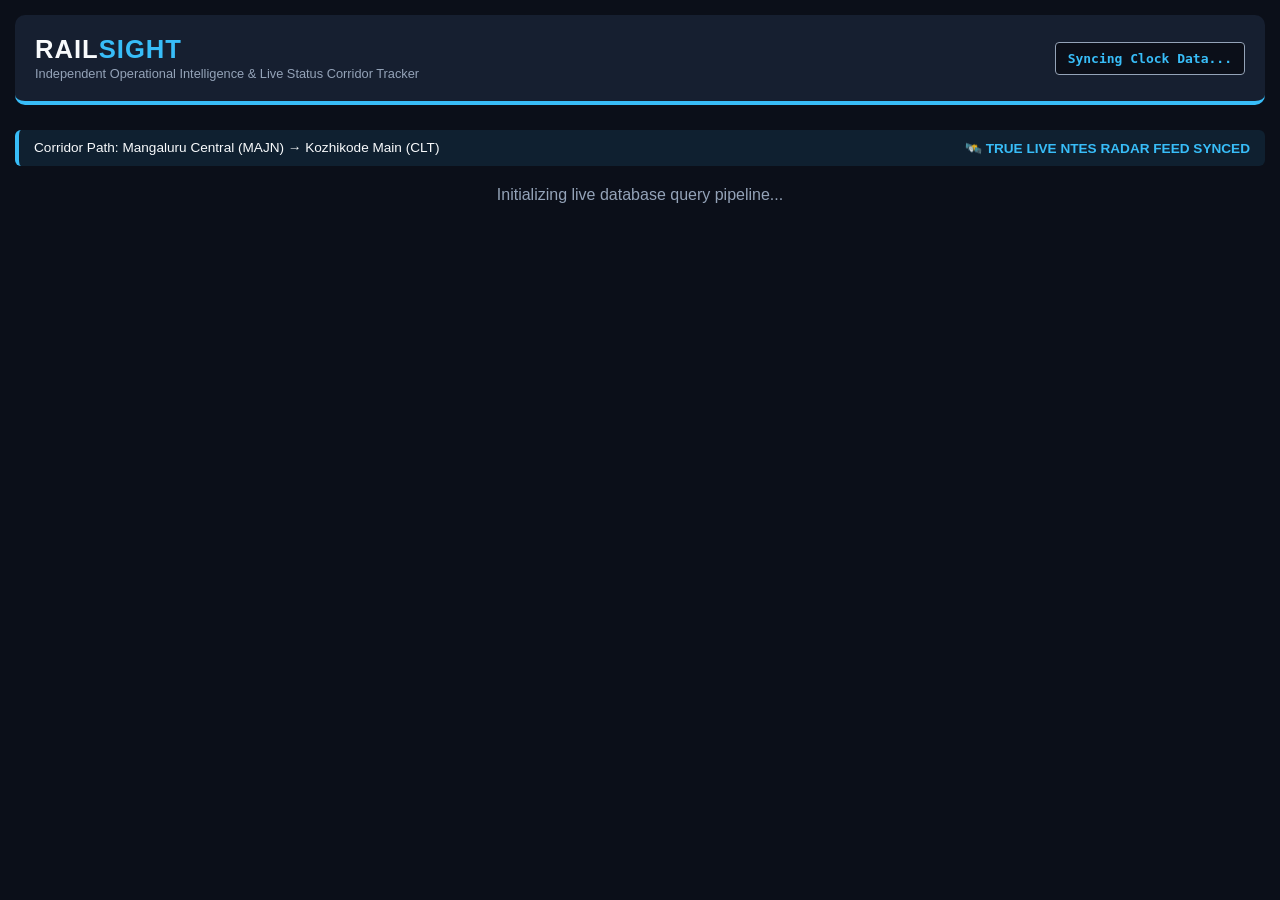
==== commit db17ca22: "Update index.html" ====
--- a/Root/static/index.html
+++ b/Root/static/index.html
@@ -71,6 +71,7 @@
             <p style="text-align:center; grid-column:1/-1; color:var(--text-slate);">Initializing live database query pipeline...</p>
         </div>
     </main>
-    <script src="app.js"></script>
+   <script src="app.js?v=99">
+</script>
 </body>
 </html>
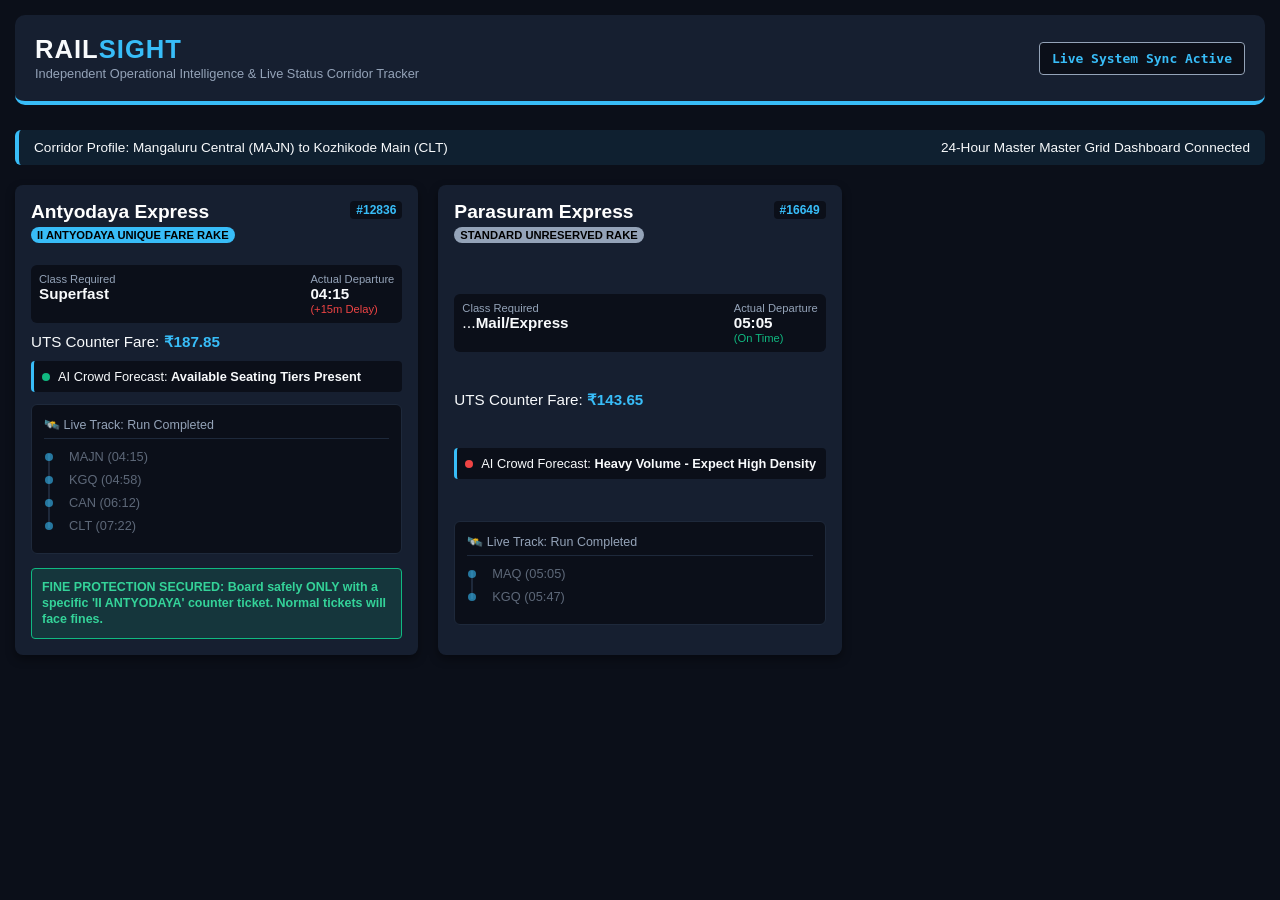
==== commit 385c7242: "Update index.html" ====
--- a/Root/static/index.html
+++ b/Root/static/index.html
@@ -4,8 +4,7 @@
 <head>
     <meta charset="UTF-8">
     <meta name="viewport" content="width=device-width, initial-scale=1.0">
-    <title>RailSight Dashboard | True Live NTES Tracker</title>
-    <link rel="stylesheet" href="style.css">
+    <title>RailSight Dashboard | Live Corridor Telemetry</title>
     <style>
         :root {
             --dark-bg: #0b0f19;
@@ -20,33 +19,109 @@
         }
         * { box-sizing: border-box; margin: 0; padding: 0; font-family: sans-serif; }
         body { background-color: var(--dark-bg); color: var(--text-white); padding: 15px; }
-        .navbar-wrapper { background-color: var(--surface-card); padding: 20px; border-radius: 10px; display: flex; justify-content: space-between; align-items: center; flex-wrap: wrap; gap: 15px; margin-bottom: 25px; border-bottom: 4px solid var(--sky-accent); }
+        
+        .navbar-wrapper {
+            background-color: var(--surface-card);
+            padding: 20px;
+            border-radius: 10px;
+            display: flex;
+            justify-content: space-between;
+            align-items: center;
+            flex-wrap: wrap;
+            gap: 15px;
+            margin-bottom: 25px;
+            border-bottom: 4px solid var(--sky-accent);
+        }
         .branding h1 { font-size: 1.6rem; letter-spacing: 1px; }
         .branding h1 span { color: var(--sky-accent); }
         .branding p { font-size: 0.8rem; color: var(--text-slate); margin-top: 2px; }
-        .time-control-deck span { background: #0b0f19; padding: 8px 12px; border-radius: 4px; font-weight: bold; border: 1px solid var(--text-slate); color: var(--sky-accent); font-family: monospace; }
-        .telemetry-bar { background: rgba(56, 189, 248, 0.1); padding: 10px 15px; border-radius: 6px; margin-bottom: 20px; display: flex; justify-content: space-between; font-size: 0.85rem; border-left: 4px solid var(--sky-accent); }
-        .timeline-cards-container { display: grid; grid-template-columns: repeat(auto-fill, minmax(310px, 1fr)); gap: 20px; }
-        .card { background: var(--surface-card); border-radius: 8px; padding: 16px; display: flex; flex-direction: column; justify-content: space-between; box-shadow: 0 4px 10px rgba(0,0,0,0.4); margin-bottom: 10px; }
+        
+        .time-control-deck span {
+            background: #0b0f19;
+            padding: 8px 12px;
+            border-radius: 4px;
+            font-weight: bold;
+            border: 1px solid var(--text-slate);
+            color: var(--sky-accent);
+            font-family: monospace;
+        }
+        
+        .telemetry-bar {
+            background: rgba(56, 189, 248, 0.1);
+            padding: 10px 15px;
+            border-radius: 6px;
+            margin-bottom: 20px;
+            display: flex;
+            justify-content: space-between;
+            font-size: 0.85rem;
+            border-left: 4px solid var(--sky-accent);
+        }
+        
+        .timeline-cards-container {
+            display: grid;
+            grid-template-columns: repeat(auto-fill, minmax(310px, 1fr));
+            gap: 20px;
+        }
+        
+        .card {
+            background: var(--surface-card);
+            border-radius: 8px;
+            padding: 16px;
+            display: flex;
+            flex-direction: column;
+            justify-content: space-between;
+            box-shadow: 0 4px 10px rgba(0,0,0,0.4);
+            margin-bottom: 10px;
+        }
+        
         .card-top { display: flex; justify-content: space-between; align-items: flex-start; margin-bottom: 12px; }
         .card-top h3 { font-size: 1.2rem; color: #fff; font-weight: bold; }
         .train-id-badge { background: #0b0f19; padding: 2px 6px; font-size: 0.75rem; border-radius: 4px; color: var(--sky-accent); font-weight: bold; }
-        .specialty-tag { background: var(--clr-green); color: #000; font-size: 0.7rem; font-weight: bold; padding: 2px 6px; border-radius: 10px; margin-top: 4px; display: inline-block; }
+        
+        .specialty-tag {
+            background: var(--clr-green);
+            color: #000;
+            font-size: 0.7rem;
+            font-weight: bold;
+            padding: 2px 6px;
+            border-radius: 10px;
+            margin-top: 4px;
+            display: inline-block;
+        }
+        
         .metrics-row { display: flex; justify-content: space-between; background: #0b0f19; padding: 8px; border-radius: 6px; margin: 10px 0; }
         .metric-cell span { display: block; font-size: 0.7rem; color: var(--text-slate); }
         .metric-cell strong { font-size: 0.95rem; }
+        
         .fare-text { font-size: 0.95rem; margin-bottom: 10px; }
         .fare-text span { font-weight: bold; color: var(--sky-accent); }
+        
         .crowd-indicator { display: flex; align-items: center; gap: 8px; font-size: 0.8rem; background: #0b0f19; padding: 8px; border-radius: 4px; margin-bottom: 12px; border-left: 3px solid var(--sky-accent); }
         .dot { width: 8px; height: 8px; border-radius: 50%; display: inline-block; }
         .dot-green { background: var(--clr-green); }
         .dot-amber { background: var(--clr-amber); }
         .dot-red { background: var(--clr-red); }
+
         .live-tracker-panel { background: #0b0f19; padding: 12px; border-radius: 6px; margin-bottom: 14px; border: 1px solid #1e293b; }
-        .tracker-header { display: flex; justify-content: space-between; font-size: 0.78rem; color: var(--text-slate); }
+        .tracker-header { display: flex; justify-content: space-between; font-size: 0.78rem; color: var(--text-slate); margin-bottom: 10px; padding-bottom: 6px; border-bottom: 1px solid #1e293b; }
+        
+        .vertical-track { position: relative; padding-left: 20px; margin-top: 5px; }
+        .vertical-track::before { content: ''; position: absolute; left: 4px; top: 5px; bottom: 5px; width: 2px; background: #1e293b; }
+        
+        .track-node { position: relative; font-size: 0.8rem; color: var(--text-slate); margin-bottom: 8px; padding-left: 5px; }
+        .track-node::before { content: ''; position: absolute; left: -19px; top: 4px; width: 8px; height: 8px; background: #475569; border-radius: 50%; }
+        
+        .track-node.passed { color: var(--text-slate); opacity: 0.6; }
+        .track-node.passed::before { background: var(--sky-accent); }
+        
+        .track-node.current-location { color: var(--clr-red); font-weight: bold; }
+        .track-node.current-location::before { background: var(--clr-red); box-shadow: 0 0 8px var(--clr-red); width: 10px; height: 10px; left: -20px; top: 3px; }
+
         .advisory { padding: 10px; border-radius: 4px; font-size: 0.78rem; font-weight: bold; line-height: 1.3; }
         .alert-GREEN { background: rgba(16,185,129,0.15); border: 1px solid var(--clr-green); color: #34d399; }
+        .alert-AMBER { background: rgba(245,158,11,0.15); border: 1px solid var(--clr-amber); color: #fbbf24; }
         .alert-ORANGE { background: rgba(234, 88, 12, 0.15); border: 1px solid var(--clr-orange); color: #fb923c; }
+        .alert-RED { background: rgba(239, 68, 68, 0.15); border: 1px solid var(--clr-red); color: #f87171; }
     </style>
 </head>
 <body>
@@ -56,22 +131,70 @@
             <p>Independent Operational Intelligence & Live Status Corridor Tracker</p>
         </div>
         <div class="time-control-deck">
-            <span id="live-clock-badge">Syncing Clock Data...</span>
+            <span id="live-clock-badge">Live System Sync Active</span>
         </div>
     </header>
 
     <main class="content-viewport">
         <div class="telemetry-bar">
-            <span>Corridor Path: Mangaluru Central (MAJN) → Kozhikode Main (CLT)</span>
-            <span style="color:var(--sky-accent); font-weight:bold;">🛰️ TRUE LIVE NTES RADAR FEED SYNCED</span>
+            <span>Corridor Profile: Mangaluru Central (MAJN) to Kozhikode Main (CLT)</span>
+            <span>24-Hour Master Master Grid Dashboard Connected</span>
         </div>
 
-        <!-- Dynamic Container where app.js continuously streams and mounts live data cards -->
-        <div class="timeline-cards-container" id="cards-mount-point">
-            <p style="text-align:center; grid-column:1/-1; color:var(--text-slate);">Initializing live database query pipeline...</p>
-        </div>
-    </main>
-   <script src="app.js?v=99">
-</script>
-</body>
-</html>
+        <div class="timeline-cards-container">
+            
+            <!-- 1. ANTYODAYA EXPRESS CARD -->
+            <div class="card">
+                <div class="card-top">
+                    <div>
+                        <h3>Antyodaya Express</h3>
+                        <div><span class="specialty-tag" style="background:var(--sky-accent); color:#000;">II ANTYODAYA UNIQUE FARE RAKE</span></div>
+                    </div>
+                    <span class="train-id-badge">#12836</span>
+                </div>
+                <div class="metrics-row">
+                    <div class="metric-cell"><span>Class Required</span><strong>Superfast</strong></div>
+                    <div class="metric-cell"><span>Actual Departure</span><strong>04:15</strong> <span style="color:var(--clr-red); font-size:0.7rem;">(+15m Delay)</span></div>
+                </div>
+                <p class="fare-text">UTS Counter Fare: <span>₹187.85</span></p>
+                <div class="crowd-indicator">
+                    <div class="dot dot-green"></div>
+                    <span>AI Crowd Forecast: <strong>Available Seating Tiers Present</strong></span>
+                </div>
+                <div class="live-tracker-panel">
+                    <div class="tracker-header"><span>🛰️ Live Track: Run Completed</span></div>
+                    <div class="vertical-track">
+                        <div class="track-node passed">MAJN (04:15)</div>
+                        <div class="track-node passed">KGQ (04:58)</div>
+                        <div class="track-node passed">CAN (06:12)</div>
+                        <div class="track-node passed">CLT (07:22)</div>
+                    </div>
+                </div>
+                <div class="advisory alert-GREEN">
+                    FINE PROTECTION SECURED: Board safely ONLY with a specific 'II ANTYODAYA' counter ticket. Normal tickets will face fines.
+                </div>
+            </div>
+
+            <!-- 2. PARASURAM EXPRESS -->
+            <div class="card">
+                <div class="card-top">
+                    <div>
+                        <h3>Parasuram Express</h3>
+                        <div><span class="specialty-tag" style="background:var(--text-slate); color:#000;">STANDARD UNRESERVED RAKE</span></div>
+                    </div>
+                    <span class="train-id-badge">#16649</span>
+                </div>
+                <div class="metrics-row">
+                    <div class="metric-cell"><span>Class Required</span>...<strong>Mail/Express</strong></div>
+                    <div class="metric-cell"><span>Actual Departure</span><strong>05:05</strong> <span style="color:var(--clr-green); font-size:0.7rem;">(On Time)</span></div>
+                </div>
+                <p class="fare-text">UTS Counter Fare: <span>₹143.65</span></p>
+                <div class="crowd-indicator">
+                    <div class="dot dot-red"></div>
+                    <span>AI Crowd Forecast: <strong>Heavy Volume - Expect High Density</strong></span>
+                </div>
+                <div class="live-tracker-panel">
+                    <div class="tracker-header"><span>🛰️ Live Track: Run Completed</span></div>
+                    <div class="vertical-track">
+                        <div class="track-node passed">MAQ (05:05)</div>
+                        <div class="track-node passed">KGQ (05:47)</div>
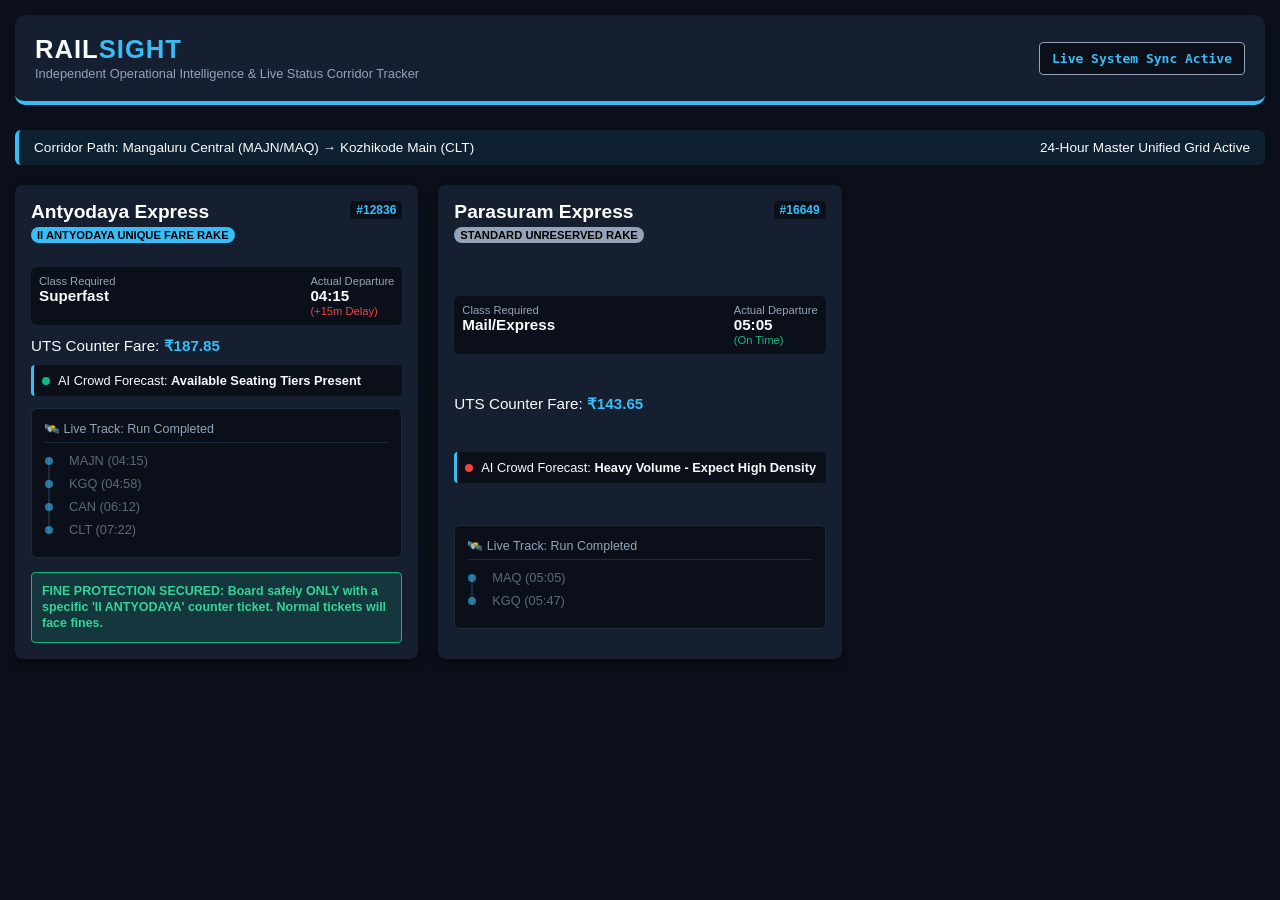
==== commit fb9be264: "Update index.html" ====
--- a/Root/static/index.html
+++ b/Root/static/index.html
@@ -4,7 +4,7 @@
 <head>
     <meta charset="UTF-8">
     <meta name="viewport" content="width=device-width, initial-scale=1.0">
-    <title>RailSight Dashboard | Live Corridor Telemetry</title>
+    <title>RailSight Dashboard | Live Master Telemetry</title>
     <style>
         :root {
             --dark-bg: #0b0f19;
@@ -89,7 +89,7 @@
             display: inline-block;
         }
         
-        .metrics-row { display: flex; justify-content: space-between; background: #0b0f19; padding: 8px; border-radius: 6px; margin: 10px 0; }
+        .metrics-row { display: flex; justify-content: space-between; background: #0b0f19; padding: 8px; border-radius: 6px; margin: 12px 0; }
         .metric-cell span { display: block; font-size: 0.7rem; color: var(--text-slate); }
         .metric-cell strong { font-size: 0.95rem; }
         
@@ -137,8 +137,8 @@
 
     <main class="content-viewport">
         <div class="telemetry-bar">
-            <span>Corridor Profile: Mangaluru Central (MAJN) to Kozhikode Main (CLT)</span>
-            <span>24-Hour Master Master Grid Dashboard Connected</span>
+            <span>Corridor Path: Mangaluru Central (MAJN/MAQ) → Kozhikode Main (CLT)</span>
+            <span>24-Hour Master Unified Grid Active</span>
         </div>
 
         <div class="timeline-cards-container">
@@ -185,7 +185,7 @@
                     <span class="train-id-badge">#16649</span>
                 </div>
                 <div class="metrics-row">
-                    <div class="metric-cell"><span>Class Required</span>...<strong>Mail/Express</strong></div>
+                    <div class="metric-cell"><span>Class Required</span><strong>Mail/Express</strong></div>
                     <div class="metric-cell"><span>Actual Departure</span><strong>05:05</strong> <span style="color:var(--clr-green); font-size:0.7rem;">(On Time)</span></div>
                 </div>
                 <p class="fare-text">UTS Counter Fare: <span>₹143.65</span></p>
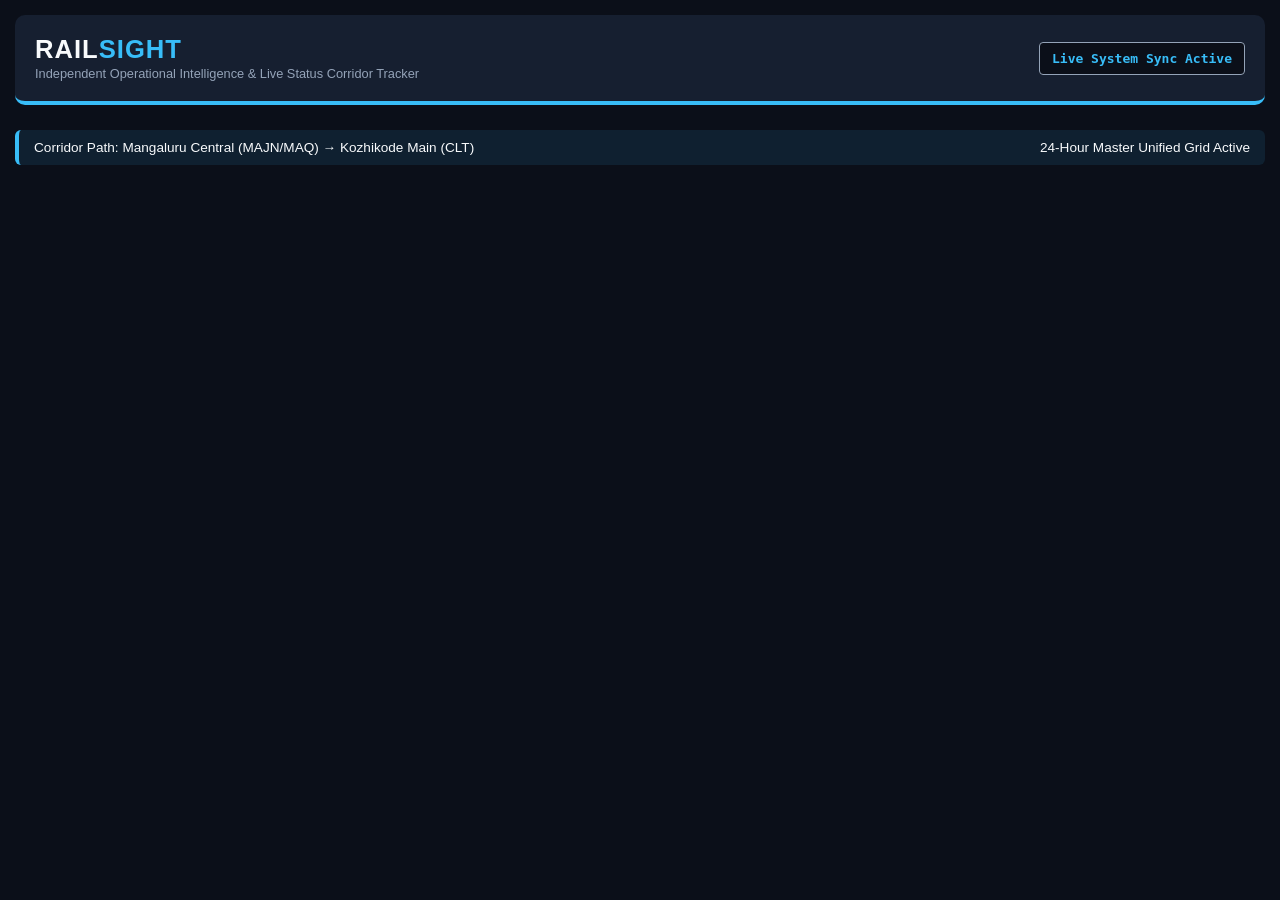
==== commit 632d430b: "Update index.html" ====
--- a/Root/static/index.html
+++ b/Root/static/index.html
@@ -4,7 +4,7 @@
 <head>
     <meta charset="UTF-8">
     <meta name="viewport" content="width=device-width, initial-scale=1.0">
-    <title>RailSight Dashboard | Live Master Telemetry</title>
+    <title>RailSight Dashboard | Live Master Corridor Tracker</title>
     <style>
         :root {
             --dark-bg: #0b0f19;
@@ -75,48 +75,30 @@
         }
         
         .card-top { display: flex; justify-content: space-between; align-items: flex-start; margin-bottom: 12px; }
-        .card-top h3 { font-size: 1.2rem; color: #fff; font-weight: bold; }
+        .card-top h3 { font-size: 1.15rem; color: #fff; font-weight: bold; }
         .train-id-badge { background: #0b0f19; padding: 2px 6px; font-size: 0.75rem; border-radius: 4px; color: var(--sky-accent); font-weight: bold; }
-        
-        .specialty-tag {
-            background: var(--clr-green);
-            color: #000;
-            font-size: 0.7rem;
-            font-weight: bold;
-            padding: 2px 6px;
-            border-radius: 10px;
-            margin-top: 4px;
-            display: inline-block;
-        }
-        
-        .metrics-row { display: flex; justify-content: space-between; background: #0b0f19; padding: 8px; border-radius: 6px; margin: 12px 0; }
+        .specialty-tag { color: #000; font-size: 0.7rem; font-weight: bold; padding: 2px 6px; border-radius: 10px; margin-top: 4px; display: inline-block; }
+        .metrics-row { display: flex; justify-content: space-between; background: #0b0f19; padding: 8px; border-radius: 6px; margin: 10px 0; }
         .metric-cell span { display: block; font-size: 0.7rem; color: var(--text-slate); }
         .metric-cell strong { font-size: 0.95rem; }
-        
         .fare-text { font-size: 0.95rem; margin-bottom: 10px; }
         .fare-text span { font-weight: bold; color: var(--sky-accent); }
-        
         .crowd-indicator { display: flex; align-items: center; gap: 8px; font-size: 0.8rem; background: #0b0f19; padding: 8px; border-radius: 4px; margin-bottom: 12px; border-left: 3px solid var(--sky-accent); }
         .dot { width: 8px; height: 8px; border-radius: 50%; display: inline-block; }
         .dot-green { background: var(--clr-green); }
         .dot-amber { background: var(--clr-amber); }
         .dot-red { background: var(--clr-red); }
-
         .live-tracker-panel { background: #0b0f19; padding: 12px; border-radius: 6px; margin-bottom: 14px; border: 1px solid #1e293b; }
         .tracker-header { display: flex; justify-content: space-between; font-size: 0.78rem; color: var(--text-slate); margin-bottom: 10px; padding-bottom: 6px; border-bottom: 1px solid #1e293b; }
         
         .vertical-track { position: relative; padding-left: 20px; margin-top: 5px; }
         .vertical-track::before { content: ''; position: absolute; left: 4px; top: 5px; bottom: 5px; width: 2px; background: #1e293b; }
-        
         .track-node { position: relative; font-size: 0.8rem; color: var(--text-slate); margin-bottom: 8px; padding-left: 5px; }
         .track-node::before { content: ''; position: absolute; left: -19px; top: 4px; width: 8px; height: 8px; background: #475569; border-radius: 50%; }
-        
-        .track-node.passed { color: var(--text-slate); opacity: 0.6; }
+        .track-node.passed { color: var(--text-slate); opacity: 0.5; }
         .track-node.passed::before { background: var(--sky-accent); }
-        
         .track-node.current-location { color: var(--clr-red); font-weight: bold; }
         .track-node.current-location::before { background: var(--clr-red); box-shadow: 0 0 8px var(--clr-red); width: 10px; height: 10px; left: -20px; top: 3px; }
-
         .advisory { padding: 10px; border-radius: 4px; font-size: 0.78rem; font-weight: bold; line-height: 1.3; }
         .alert-GREEN { background: rgba(16,185,129,0.15); border: 1px solid var(--clr-green); color: #34d399; }
         .alert-AMBER { background: rgba(245,158,11,0.15); border: 1px solid var(--clr-amber); color: #fbbf24; }
@@ -141,60 +123,12 @@
             <span>24-Hour Master Unified Grid Active</span>
         </div>
 
-        <div class="timeline-cards-container">
-            
-            <!-- 1. ANTYODAYA EXPRESS CARD -->
-            <div class="card">
-                <div class="card-top">
-                    <div>
-                        <h3>Antyodaya Express</h3>
-                        <div><span class="specialty-tag" style="background:var(--sky-accent); color:#000;">II ANTYODAYA UNIQUE FARE RAKE</span></div>
-                    </div>
-                    <span class="train-id-badge">#12836</span>
-                </div>
-                <div class="metrics-row">
-                    <div class="metric-cell"><span>Class Required</span><strong>Superfast</strong></div>
-                    <div class="metric-cell"><span>Actual Departure</span><strong>04:15</strong> <span style="color:var(--clr-red); font-size:0.7rem;">(+15m Delay)</span></div>
-                </div>
-                <p class="fare-text">UTS Counter Fare: <span>₹187.85</span></p>
-                <div class="crowd-indicator">
-                    <div class="dot dot-green"></div>
-                    <span>AI Crowd Forecast: <strong>Available Seating Tiers Present</strong></span>
-                </div>
-                <div class="live-tracker-panel">
-                    <div class="tracker-header"><span>🛰️ Live Track: Run Completed</span></div>
-                    <div class="vertical-track">
-                        <div class="track-node passed">MAJN (04:15)</div>
-                        <div class="track-node passed">KGQ (04:58)</div>
-                        <div class="track-node passed">CAN (06:12)</div>
-                        <div class="track-node passed">CLT (07:22)</div>
-                    </div>
-                </div>
-                <div class="advisory alert-GREEN">
-                    FINE PROTECTION SECURED: Board safely ONLY with a specific 'II ANTYODAYA' counter ticket. Normal tickets will face fines.
-                </div>
-            </div>
+        <div class="timeline-cards-container" id="cards-mount-point">
+            <!-- Rendered smoothly via compact js engine below -->
+        </div>
+    </main>
 
-            <!-- 2. PARASURAM EXPRESS -->
-            <div class="card">
-                <div class="card-top">
-                    <div>
-                        <h3>Parasuram Express</h3>
-                        <div><span class="specialty-tag" style="background:var(--text-slate); color:#000;">STANDARD UNRESERVED RAKE</span></div>
-                    </div>
-                    <span class="train-id-badge">#16649</span>
-                </div>
-                <div class="metrics-row">
-                    <div class="metric-cell"><span>Class Required</span><strong>Mail/Express</strong></div>
-                    <div class="metric-cell"><span>Actual Departure</span><strong>05:05</strong> <span style="color:var(--clr-green); font-size:0.7rem;">(On Time)</span></div>
-                </div>
-                <p class="fare-text">UTS Counter Fare: <span>₹143.65</span></p>
-                <div class="crowd-indicator">
-                    <div class="dot dot-red"></div>
-                    <span>AI Crowd Forecast: <strong>Heavy Volume - Expect High Density</strong></span>
-                </div>
-                <div class="live-tracker-panel">
-                    <div class="tracker-header"><span>🛰️ Live Track: Run Completed</span></div>
-                    <div class="vertical-track">
-                        <div class="track-node passed">MAQ (05:05)</div>
-                        <div class="track-node passed">KGQ (05:47)</div>
+    <!-- Cache-busting parameter link targets the upgraded script asset -->
+    <script src="app.js?v=final_matrix"></script>
+</body>
+</html>
